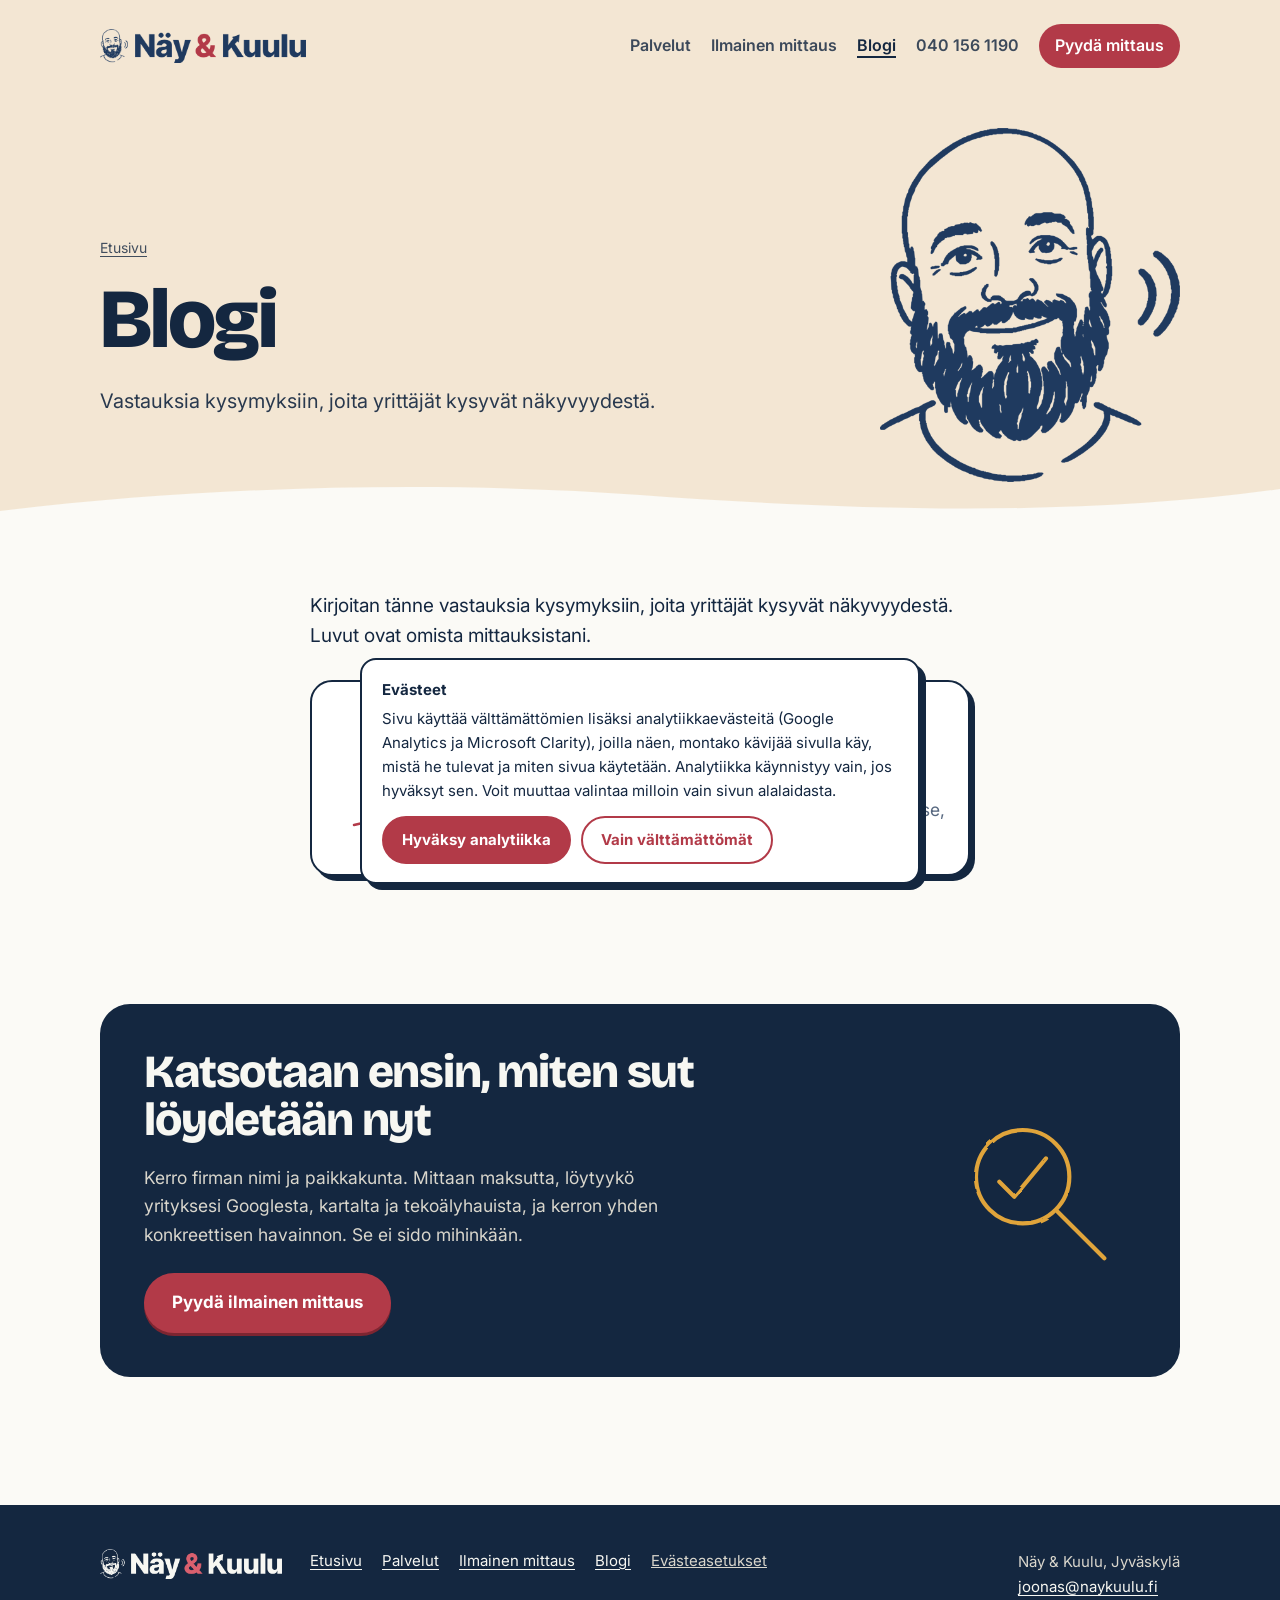
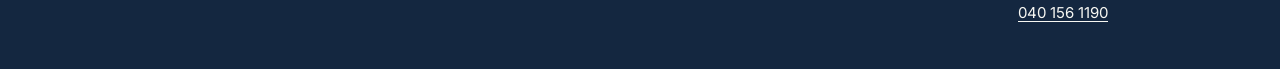
==== blogi/index.html @ 7f7ed912 "Sivusto 30.10.: blogi" ====
<!doctype html>
<html lang="fi">
<head>
<meta charset="utf-8">
<meta name="viewport" content="width=device-width, initial-scale=1">
<title>Blogi: näkyvyys, haku ja tekoäly pienyritykselle | Näy &amp; Kuulu</title>
<meta name="description" content="Vastauksia yrittäjien kysymyksiin hakukonenäkyvyydestä, tekoälyhauista ja somesta. Luvut omista mittauksista.">
<link rel="canonical" href="https://naykuulu.fi/blogi/">
<meta property="og:title" content="Blogi: näkyvyys, haku ja tekoäly pienyritykselle | Näy &amp; Kuulu">
<meta property="og:description" content="Vastauksia yrittäjien kysymyksiin hakukonenäkyvyydestä, tekoälyhauista ja somesta. Luvut omista mittauksista.">
<meta property="og:image" content="https://naykuulu.fi/jako.png">
<meta property="og:url" content="https://naykuulu.fi/blogi/">
<meta property="og:type" content="website">
<meta name="theme-color" content="#F3E6D3">
<link rel="icon" href="/merkki_sini.png">
<link rel="preconnect" href="https://fonts.googleapis.com">
<link rel="preconnect" href="https://fonts.gstatic.com" crossorigin>
<link rel="stylesheet" href="https://fonts.googleapis.com/css2?family=Bricolage+Grotesque:opsz,wght@12..96,600;12..96,800&family=Inter:wght@400;600;700&family=Caveat:wght@700&display=swap">
<style>
:root{--sini:#1F3A5F;--syva:#142740;--lumi:#F7F7F2;--koivu:#D9D6CC;--puolukka:#B23A48;--pv:#D9606E;--himmea:#56677F;--valk:#FFFFFF;
--lakka:#E0A43A;--kuusi:#2F5D50;--marja:#6E2238;--paperi:#FBFAF6}
*{box-sizing:border-box;margin:0;padding:0}
html{scroll-behavior:smooth}
body{font-family:Inter,system-ui,sans-serif;background:var(--paperi);color:var(--syva);line-height:1.62;font-size:17.5px}
a{color:inherit}
a:focus-visible,button:focus-visible{outline:3px solid var(--lakka);outline-offset:3px;border-radius:6px}
.sis{max-width:1120px;margin:0 auto;padding:0 20px}
.kapea{max-width:700px}
h1,h2,h3{font-family:'Bricolage Grotesque',Inter,sans-serif;line-height:1.04;letter-spacing:-.025em;font-weight:800}
h2{font-size:clamp(30px,4.2vw,46px);margin-bottom:20px}
h3{font-size:24px;line-height:1.15;margin-bottom:8px}
p+p{margin-top:14px}
.kasi{font-family:Caveat,cursive;font-weight:700;font-size:27px;line-height:1.1}
.nappi{display:inline-block;background:var(--puolukka);color:#fff;text-decoration:none;font-weight:700;padding:16px 28px;border-radius:999px;font-size:17px;box-shadow:0 3px 0 #7d2531}
.nappi:hover{background:#9c2f3c}
.nappi:active{transform:translateY(2px);box-shadow:0 1px 0 #7d2531}
.pieni{font-size:14.5px;color:var(--himmea)}
.piirros{display:block;width:100%;height:auto;fill:none;stroke:currentColor;stroke-width:5;stroke-linecap:round;stroke-linejoin:round}
.piirros .taysi{fill:currentColor}

/* yläosa: aistin väri, iso piirros */
.yla2{background:var(--tausta);color:var(--teksti);position:relative;overflow:hidden}
.yla2 nav{display:flex;align-items:center;justify-content:space-between;gap:16px;flex-wrap:wrap;padding:24px 0}
.yla2 nav .logo img{height:34px;display:block}
.yla2 nav .linkit{display:flex;gap:6px 20px;flex-wrap:wrap;align-items:center}
.yla2 nav .linkit a{text-decoration:none;font-weight:600;font-size:16px;opacity:.82}
.yla2 nav .linkit a:hover,.yla2 nav .linkit a[aria-current]{opacity:1;text-decoration:underline;text-underline-offset:5px;text-decoration-thickness:2px}
.yla2 nav .linkit a.ilmo{opacity:1;background:var(--puolukka);color:#fff;padding:9px 16px;border-radius:999px;text-decoration:none}
.yla2.punainen nav .linkit a.ilmo{background:var(--lumi);color:var(--syva)}
.yla2 .gr{display:grid;grid-template-columns:1.35fr .65fr;gap:32px;align-items:end;padding:36px 0 0}
.yla2 h1{font-size:clamp(40px,6.6vw,84px);margin-bottom:22px}
.yla2 .ingressi{font-size:20px;max-width:600px;opacity:.9;padding-bottom:64px}
.yla2 .kuvaa{color:var(--viiva);max-width:330px;justify-self:end;width:100%;margin-bottom:-6px}
.yla2 img.kasvo{height:auto;max-width:300px;margin-bottom:0}
.polku{font-size:14px;opacity:.8;margin-bottom:16px}.polku a{text-underline-offset:3px}
.kaari{display:block;width:100%;height:46px;color:var(--paperi);margin-top:-1px}
@media(max-width:760px){.yla2 .gr{grid-template-columns:1fr}.yla2 .kuvaa{max-width:170px;justify-self:start;order:-1;margin:0}.yla2 .ingressi{padding-bottom:40px}.yla2 nav .linkit a{font-size:15px}}

/* piirto kerran sivun latautuessa */
@media (prefers-reduced-motion:no-preference){
.yla2 .kuvaa path,.yla2 .kuvaa circle{stroke-dasharray:900;stroke-dashoffset:900;animation:piirra 1.6s cubic-bezier(.6,.1,.2,1) .15s forwards}
.yla2 .kuvaa .aalto{animation-delay:.9s}
@keyframes piirra{to{stroke-dashoffset:0}}}

section{padding:64px 0}
.vali{padding-top:0}

/* ongelma + mittausruudukko */
.ongelma{display:grid;grid-template-columns:1fr 260px;gap:48px;align-items:start}
.ongelma .teksti{font-size:19px}
.ruudukko{background:var(--valk);border:2px solid var(--syva);border-radius:20px;padding:22px;box-shadow:6px 6px 0 var(--syva)}
.ruudukko .pisteet{display:grid;grid-template-columns:repeat(4,34px);gap:9px;margin:14px 0}
.ruudukko .pisteet i{aspect-ratio:1;border-radius:50%;border:2.5px solid var(--koivu)}
.ruudukko .pisteet i.on{background:var(--puolukka);border-color:var(--puolukka)}
.ruudukko b{display:block;font-family:'Bricolage Grotesque',sans-serif;font-size:48px;line-height:1;margin:2px 0}
.ruudukko .pieni{display:block}
.ruudukko .kasi{color:var(--puolukka);font-size:24px;display:block;transform:rotate(-2deg)}
@media(max-width:760px){.ongelma{grid-template-columns:1fr}}

/* mitä teen: käsin rastitettu lista */
.tehdaan{list-style:none;display:grid;grid-template-columns:repeat(auto-fit,minmax(300px,1fr));gap:14px 36px;margin-top:8px}
.tehdaan li{position:relative;padding:10px 0 10px 48px;border-bottom:2px dashed var(--koivu);font-size:18px}
.tehdaan li svg{position:absolute;left:0;top:8px;width:32px;height:32px;fill:none;stroke:var(--vari);stroke-width:4;stroke-linecap:round;stroke-linejoin:round}

.logot{display:flex;flex-wrap:wrap;gap:8px;margin-top:8px}
.logot img{width:22px;height:22px;object-fit:contain;border-radius:4px;background:#fff;padding:2px;box-sizing:content-box;box-shadow:0 0 0 1px var(--koivu)}
.logorivi{display:flex;flex-wrap:wrap;gap:10px 18px;margin:0 0 26px}
.logorivi span{display:flex;align-items:center;gap:8px;font-weight:600;font-size:15px}
.logorivi img{width:26px;height:26px;object-fit:contain}
.tavaramerkki{font-size:13px;color:var(--himmea);margin-top:14px}
.tiedot{display:grid;grid-template-columns:repeat(auto-fit,minmax(240px,1fr));gap:18px}
.tieto{background:var(--valk);border:2px solid var(--syva);border-radius:20px;padding:22px;display:flex;flex-direction:column;gap:8px}
.tieto b{font-family:'Bricolage Grotesque',sans-serif;font-size:52px;line-height:1;color:var(--puolukka)}
.tieto p{flex:1}
.tieto a{font-size:13.5px;color:var(--himmea);text-underline-offset:3px}
.graafi .palkit{margin:16px 0 6px}
.graafi .akseli{position:relative;display:grid;gap:8px;padding:6px 0}
.graafi .palkki{height:22px;border-radius:0 4px 4px 0;background:var(--puolukka)}
.graafi .palkki.hyva{background:#3E8E5E}
.graafi .raja{position:absolute;top:0;bottom:0;width:0;border-left:2px dashed var(--himmea)}
.graafi .asteikko{position:relative;height:16px;font-size:12px;color:var(--himmea)}
.graafi .asteikko em{position:absolute;transform:translateX(-50%);font-style:normal;white-space:nowrap}
.graafi .asteikko em:last-child{transform:translateX(-100%)}
.graafi .selite{display:flex;flex-wrap:wrap;gap:4px 14px;font-size:13px;color:var(--himmea);margin-top:6px}
.graafi .selite i{display:inline-block;width:10px;height:10px;border-radius:2px;margin-right:5px;vertical-align:middle}
.graafi .selite i.m{background:var(--puolukka)}.graafi .selite i.h{background:#3E8E5E}
.serp{list-style:none;display:grid;gap:6px;margin:12px 0;font-size:14px}
.serp li{border:2px solid var(--koivu);border-radius:8px;padding:7px 10px}
.serp li em{display:block;font-style:normal;font-size:11.5px;font-weight:700;color:var(--himmea)}
.serp li.mainos{background:#F3F1EA}
.serp li.kartta{background:#E9EEF4;border-color:#C8D3E0}
.serp li.sina{border:2px dashed var(--puolukka);color:var(--puolukka);font-weight:700;opacity:.75}
.vuosi{display:grid;grid-template-columns:18px 1fr;gap:6px 8px;align-items:center;margin:14px 0 8px}
.vuosi>span{font-weight:800;font-size:14px}
.vuosi>div{display:grid;grid-template-columns:repeat(12,1fr);gap:3px}
.vuosi i{aspect-ratio:1;border-radius:50%;border:2px solid var(--koivu)}
.vuosi i.on{background:var(--puolukka);border-color:var(--puolukka)}
.vuosi .kk em{font-style:normal;font-size:10px;color:var(--himmea);text-align:center}
.polku2{list-style:none;display:grid;gap:0;margin:12px 0}
.polku2 li{position:relative;padding:8px 0 12px 26px;border-left:3px solid var(--koivu);margin-left:8px}
.polku2 li:before{content:"";position:absolute;left:-9px;top:10px;width:14px;height:14px;border-radius:50%;background:var(--paperi);border:3px solid var(--puolukka)}
.polku2 li:first-child:before{border-color:var(--koivu)}
.polku2 li:last-child{border-left-color:transparent}
.graafi .polku2 b{display:block;font-family:Inter,sans-serif;font-size:16px;font-weight:700;margin:0;line-height:1.3}.polku2 span{font-size:13.5px;color:var(--himmea)}
/* tulos */
.tulos{background:var(--vaalea);border-radius:28px;padding:36px;display:grid;grid-template-columns:auto 1fr;gap:28px;align-items:center}
.tulos .ee{display:flex;align-items:center;gap:14px;font-family:'Bricolage Grotesque',sans-serif;font-weight:800;font-size:40px;line-height:1}
.tulos .ee small{display:block;font-family:Inter,sans-serif;font-size:13px;font-weight:600;color:var(--himmea);letter-spacing:0}
.tulos .ee svg{width:56px;height:30px;fill:none;stroke:var(--vari);stroke-width:4;stroke-linecap:round}
@media(max-width:760px){.tulos{grid-template-columns:1fr;padding:26px}}

/* hintalaput */
.laput{display:flex;flex-wrap:wrap;gap:26px 22px;margin:26px 0 18px;padding-left:6px}
.lappu{position:relative;background:var(--valk);border:2px solid var(--syva);border-radius:10px 18px 18px 10px;padding:18px 22px 18px 38px;min-width:220px;max-width:300px;flex:1 1 220px;transform:rotate(var(--k,-1.2deg))}
.lappu:nth-child(2n){--k:1deg}.lappu:nth-child(3n){--k:-.4deg}
.lappu:before{content:"";position:absolute;left:13px;top:50%;width:12px;height:12px;margin-top:-6px;border-radius:50%;border:2px solid var(--syva);background:var(--paperi)}
.lappu b{display:block;font-size:15px}
.lappu .h{display:block;font-family:'Bricolage Grotesque',sans-serif;font-weight:800;font-size:31px;line-height:1.1;color:var(--vari);margin:4px 0}
.lappu span{font-size:14.5px;color:var(--himmea);display:block;line-height:1.4}

/* muut aistit */
.aistit{display:flex;flex-wrap:wrap;gap:12px;margin-top:14px}
.aistit a{display:flex;align-items:center;gap:10px;text-decoration:none;font-weight:700;padding:8px 16px 8px 8px;border-radius:999px;background:var(--valk);border:2px solid var(--koivu)}
.aistit a svg{width:34px;height:34px;padding:4px;border-radius:50%;background:var(--av);color:var(--ai)}
.aistit a:hover{border-color:var(--syva)}

/* kehotus */
.cta2{background:var(--syva);color:var(--lumi);border-radius:30px;padding:44px;display:grid;grid-template-columns:1fr 200px;gap:28px;align-items:center;position:relative;overflow:hidden}
.cta2 h2{color:var(--lumi)}.cta2 p{color:var(--koivu);margin-bottom:24px;max-width:560px}
.cta2 .kuvaa{color:var(--lakka)}
@media(max-width:760px){.cta2{grid-template-columns:1fr;padding:30px 24px}.cta2 .kuvaa{max-width:120px;order:-1}}

/* palvelujen mosaiikki */
.mosaiikki{display:grid;grid-template-columns:repeat(6,1fr);gap:18px}
.laatta{grid-column:span 2;background:var(--av);color:var(--ai);border-radius:26px;padding:28px;text-decoration:none;display:flex;flex-direction:column;gap:10px;min-height:300px;position:relative;overflow:hidden}
.laatta.iso{grid-column:span 4;min-height:380px}
.laatta h3{font-size:clamp(34px,4vw,52px)}
.laatta p{max-width:420px;opacity:.92}
.laatta .piirros{position:absolute;right:-18px;bottom:-22px;width:46%;max-width:220px;opacity:.95}
.laatta.iso .piirros{max-width:290px}
.laatta .mene{max-width:62%;margin-top:auto;font-weight:700;text-decoration:underline;text-underline-offset:5px;position:relative}
.laatta .kasi{position:relative}
.laatta:hover{filter:brightness(1.06)}
@media(max-width:860px){.mosaiikki{grid-template-columns:1fr}.laatta,.laatta.iso{grid-column:auto;min-height:250px}}

/* mittauskortti */
.kortti2{background:var(--valk);border:2px solid var(--syva);border-radius:22px;box-shadow:8px 8px 0 var(--syva);padding:26px;max-width:520px}
.kortti2 header{display:flex;justify-content:space-between;align-items:baseline;gap:10px;border-bottom:2px dashed var(--koivu);padding-bottom:12px;margin-bottom:6px}
.kortti2 header b{font-family:'Bricolage Grotesque',sans-serif;font-size:22px}
.rivi2{display:grid;grid-template-columns:22px 1fr;gap:12px;padding:10px 0;border-bottom:1px solid #ECEAE3;align-items:start}
.rivi2:last-child{border-bottom:0}
.rivi2 i{width:18px;height:18px;border-radius:50%;margin-top:4px}
.rivi2 i.v{background:#3E8E5E}.rivi2 i.k{background:var(--lakka)}.rivi2 i.p{background:var(--puolukka)}
.rivi2 span{display:block;font-size:14.5px;color:var(--himmea)}
.mittauskaksi{display:grid;grid-template-columns:1fr 1fr;gap:48px;align-items:start}
@media(max-width:860px){.mittauskaksi{grid-template-columns:1fr}}
.kohdat{list-style:none;columns:2;column-gap:36px}
.kohdat li{break-inside:avoid;padding:12px 0;border-bottom:2px dashed var(--koivu)}
.kohdat li b{display:block}
@media(max-width:700px){.kohdat{columns:1}}
.askeleet{list-style:none;counter-reset:a;display:grid;grid-template-columns:repeat(3,1fr);gap:22px;margin-top:10px}
.askeleet li{counter-increment:a;background:var(--valk);border-radius:20px;padding:24px;border:2px solid var(--koivu)}
.askeleet li:before{content:counter(a);display:block;font-family:'Bricolage Grotesque',sans-serif;font-weight:800;font-size:46px;line-height:1;color:var(--puolukka);margin-bottom:8px}
@media(max-width:760px){.askeleet{grid-template-columns:1fr}}

/* blogi */
.artikkeli{font-size:18.5px}
.artikkeli h2{font-size:clamp(28px,3.4vw,38px);margin:48px 0 14px}
.artikkeli p,.artikkeli ul,.artikkeli ol{margin-bottom:16px}
.artikkeli ul,.artikkeli ol{padding-left:26px}
.artikkeli li{margin-bottom:8px}
.artikkeli .meta{font-size:15px;color:var(--himmea);margin-bottom:8px}
.artikkeli a{text-decoration-color:var(--puolukka);text-decoration-thickness:2px;text-underline-offset:3px}
.nosto{font-family:Caveat,cursive;font-weight:700;font-size:34px;line-height:1.15;color:var(--puolukka);margin:34px 0;padding-left:22px;border-left:5px solid var(--puolukka);transform:rotate(-.6deg)}
table.taulu{border-collapse:collapse;width:100%;margin:18px 0 24px;background:var(--valk);border:2px solid var(--syva);border-radius:14px;overflow:hidden;font-size:16.5px}
table.taulu th,table.taulu td{text-align:left;padding:12px 16px;border-bottom:1px solid var(--koivu);vertical-align:top}
table.taulu th{background:var(--koivu);font-weight:700}
.bloglista{display:grid;gap:18px}
.bloglista a{display:grid;grid-template-columns:120px 1fr;gap:22px;align-items:center;background:var(--valk);border:2px solid var(--syva);border-radius:22px;padding:22px;text-decoration:none;box-shadow:5px 5px 0 var(--syva)}
.bloglista a .piirros{color:var(--puolukka)}
.bloglista a b{font-family:'Bricolage Grotesque',sans-serif;font-size:26px;line-height:1.1;display:block;margin-bottom:6px}
.bloglista a span{color:var(--himmea)}
@media(max-width:600px){.bloglista a{grid-template-columns:1fr}.bloglista a .piirros{width:80px}}

footer.ala2{background:var(--syva);color:var(--koivu);padding:44px 0;font-size:15px;margin-top:64px}
footer.ala2 .sis{display:grid;grid-template-columns:auto 1fr auto;gap:28px;align-items:start}
footer.ala2 img{height:30px}
footer.ala2 nav{display:flex;flex-wrap:wrap;gap:8px 20px}
footer.ala2 a{color:var(--lumi);text-underline-offset:3px}
footer.ala2 address{font-style:normal;line-height:1.7}
footer button.evalinkki{background:none;border:0;color:inherit;font:inherit;text-decoration:underline;cursor:pointer;padding:0}
@media(max-width:760px){footer.ala2 .sis{grid-template-columns:1fr}}
.eva{position:fixed;left:16px;right:16px;bottom:16px;max-width:560px;margin:0 auto;background:var(--valk);color:var(--syva);border:2px solid var(--syva);border-radius:16px;box-shadow:6px 6px 0 var(--syva);padding:18px 20px;font-size:15px;z-index:50;display:none}
.eva b{display:block;margin-bottom:4px}
.eva .napit{display:flex;gap:10px;flex-wrap:wrap;margin-top:12px}
.eva button{font:inherit;font-weight:700;border-radius:999px;padding:10px 18px;cursor:pointer;border:2px solid var(--puolukka)}
.eva .hy{background:var(--puolukka);color:var(--valk)}
.eva .ei{background:transparent;color:var(--puolukka)}
@media print{.eva{display:none!important}.yla2 .kuvaa path,.yla2 .kuvaa circle{stroke-dashoffset:0!important;animation:none!important}}
</style>
<script type="application/ld+json">
{
 "@context": "https://schema.org",
 "@graph": [
  {
   "@type": "ProfessionalService",
   "@id": "https://naykuulu.fi/#yritys",
   "name": "Näy & Kuulu",
   "url": "https://naykuulu.fi/",
   "logo": "https://naykuulu.fi/merkki_sini.png",
   "image": "https://naykuulu.fi/jako.png",
   "description": "Näy & Kuulu laittaa yrityksen näkyvyyden kuntoon Googlessa, kartalla ja tekoälyhauissa ja näyttää tuloksen luvuin. Lähtötilanne mitataan maksutta ennen työtä.",
   "slogan": "Sinut löydetään, nähdään ja kuullaan.",
   "telephone": "+358401561190",
   "email": "joonas@naykuulu.fi",
   "founder": {
    "@type": "Person",
    "name": "Joonas Mähönen"
   },
   "address": {
    "@type": "PostalAddress",
    "addressLocality": "Jyväskylä",
    "addressRegion": "Keski-Suomi",
    "addressCountry": "FI"
   },
   "areaServed": [
    {
     "@type": "City",
     "name": "Jyväskylä"
    },
    {
     "@type": "AdministrativeArea",
     "name": "Keski-Suomi"
    },
    {
     "@type": "Country",
     "name": "Suomi"
    }
   ],
   "knowsLanguage": "fi",
   "knowsAbout": [
    "hakukoneoptimointi",
    "SEO",
    "GEO",
    "näkyvyys tekoälyhauissa",
    "Google-yritysprofiili",
    "paikallinen näkyvyys",
    "sosiaalinen media",
    "Google-mainonta"
   ]
  },
  {
   "@type": "Blog",
   "name": "Näy & Kuulun blogi",
   "url": "https://naykuulu.fi/blogi/",
   "publisher": {
    "@id": "https://naykuulu.fi/#yritys"
   },
   "blogPost": [
    {
     "@type": "BlogPosting",
     "headline": "Mitä maksaa, että firma löytyy Googlesta?",
     "url": "https://naykuulu.fi/blogi/mita-maksaa-etta-firma-loytyy-googlesta/",
     "datePublished": "2026-10-30"
    }
   ]
  },
  {
   "@type": "BreadcrumbList",
   "itemListElement": [
    {
     "@type": "ListItem",
     "position": 1,
     "name": "Etusivu",
     "item": "https://naykuulu.fi/"
    },
    {
     "@type": "ListItem",
     "position": 2,
     "name": "Blogi",
     "item": "https://naykuulu.fi/blogi/"
    }
   ]
  }
 ]
}
</script>
</head>
<body>
<svg width="0" height="0" style="position:absolute" aria-hidden="true"><filter id="muste"><feTurbulence type="fractalNoise" baseFrequency="0.035" numOctaves="2" seed="7"/><feDisplacementMap in="SourceGraphic" scale="3.2"/></filter></svg>
<header class="yla2" style="--tausta:#F3E6D3;--teksti:#142740;--viiva:#B23A48"><div class="sis">
<nav aria-label="Päävalikko"><a class="logo" href="/"><img src="/logo_vaaka_sininen.png" alt="Näy &amp; Kuulu, etusivulle" width="206" height="34"></a><span class="linkit"><a href="/palvelut/">Palvelut</a><a href="/mittaus/">Ilmainen mittaus</a><a href="/blogi/" aria-current="page">Blogi</a><a href="tel:+358401561190">040 156 1190</a><a class="ilmo" href="/mittaus/">Pyydä mittaus</a></span></nav>
<div class="gr"><div><div class="polku"><a href="/">Etusivu</a></div><h1>Blogi</h1><p class="ingressi">Vastauksia kysymyksiin, joita yrittäjät kysyvät näkyvyydestä.</p></div><img class="kuvaa kasvo" src="/kasvo_sininen.png" alt="" width="330" height="355"></div>
</div><svg class="kaari" viewBox="0 0 1200 46" preserveAspectRatio="none" aria-hidden="true"><path d="M0 46V30C200 4 420 0 600 14s400 24 600-6v38z" fill="currentColor"/></svg></header>
<main>
<section><div class="sis kapea"><p style="font-size:19px;margin-bottom:28px">Kirjoitan tänne vastauksia kysymyksiin, joita yrittäjät kysyvät näkyvyydestä. Luvut ovat omista mittauksistani.</p><div class="bloglista"><a href="/blogi/mita-maksaa-etta-firma-loytyy-googlesta/"><svg class="piirros" viewBox="0 0 240 240" aria-hidden="true" focusable="false"><g filter="url(#muste)"><path d="M60 190l18-54 92-92 36 36-92 92z"/><path d="M78 136l36 36"/><path d="M152 62l36 36"/><path class="aalto" d="M40 214c40-10 90-10 160 0"/></g></svg><div><b>Mitä maksaa, että firma löytyy Googlesta?</b><span>Paljonko maksaa, että pienen firman löytää Googlesta, kartalta ja tekoälyltä, mistä hinta tulee ja miten lasket itse, kannattaako se.</span></div></a></div></div></section><section><div class="sis"><div class="cta2"><div><h2>Katsotaan ensin, miten sut löydetään nyt</h2><p>Kerro firman nimi ja paikkakunta. Mittaan maksutta, löytyykö yrityksesi Googlesta, kartalta ja tekoälyhauista, ja kerron yhden konkreettisen havainnon. Se ei sido mihinkään.</p><a class="nappi" href="https://docs.google.com/forms/d/e/1FAIpQLSdQ899hPGrsLPNvacFHOvFxhM9YdgB2-9FwwTz6n1oB_IQjag/viewform" target="_blank" rel="noopener">Pyydä ilmainen mittaus</a></div><svg class="piirros kuvaa" viewBox="0 0 240 240" aria-hidden="true" focusable="false"><g filter="url(#muste)"><circle cx="104" cy="104" r="56"/><path d="M146 146l56 56"/><path class="aalto" d="M76 110l18 18 38-46"/></g></svg></div></div></section>
</main>
<footer class="ala2"><div class="sis">
<img src="/logo_vaaka_vaalea.png" alt="Näy &amp; Kuulu" width="182" height="30">
<nav aria-label="Alavalikko"><a href="/">Etusivu</a><a href="/palvelut/">Palvelut</a><a href="/mittaus/">Ilmainen mittaus</a><a href="/blogi/">Blogi</a><button class="evalinkki" id="eva_auki">Evästeasetukset</button></nav>
<address>Näy &amp; Kuulu, Jyväskylä<br><a href="mailto:joonas@naykuulu.fi">joonas@naykuulu.fi</a><br><a href="tel:+358401561190">040 156 1190</a></address>
</div></footer>
<div class="eva" id="eva" role="dialog" aria-label="Evästeet">
  <b>Evästeet</b>
  Sivu käyttää välttämättömien lisäksi analytiikkaevästeitä (Google Analytics ja Microsoft Clarity), joilla näen, montako kävijää sivulla käy, mistä he tulevat ja miten sivua käytetään. Analytiikka käynnistyy vain, jos hyväksyt sen. Voit muuttaa valintaa milloin vain sivun alalaidasta.
  <div class="napit"><button class="hy" id="eva_hy">Hyväksy analytiikka</button><button class="ei" id="eva_ei">Vain välttämättömät</button></div>
</div>
<script>
(function(){var ID='G-E0XFE2C05K',CL='z3s92cz19c',K='nk_suostumus';
function lue(){try{return localStorage.getItem(K)}catch(e){return null}}
function tallenna(v){try{localStorage.setItem(K,v)}catch(e){}}
var ladattu=false;
function lataa(){if(ladattu)return;ladattu=true;window.dataLayer=window.dataLayer||[];window.gtag=function(){dataLayer.push(arguments)};
gtag('consent','default',{ad_storage:'denied',ad_user_data:'denied',ad_personalization:'denied',analytics_storage:'granted'});
gtag('js',new Date());gtag('config',ID);var s=document.createElement('script');s.async=true;s.src='https://www.googletagmanager.com/gtag/js?id='+ID;document.head.appendChild(s);
(function(c,l,a,r,i,t,y){c[a]=c[a]||function(){(c[a].q=c[a].q||[]).push(arguments)};t=l.createElement(r);t.async=1;t.src='https://www.clarity.ms/tag/'+i;y=l.getElementsByTagName(r)[0];y.parentNode.insertBefore(t,y)})(window,document,'clarity','script',CL);window.clarity('consent')}
var eva=document.getElementById('eva');
function nayta(){eva.style.display='block'}
document.getElementById('eva_hy').onclick=function(){tallenna('kylla');eva.style.display='none';lataa()};
document.getElementById('eva_ei').onclick=function(){tallenna('ei');eva.style.display='none';if(ladattu)location.reload()};
document.getElementById('eva_auki').onclick=nayta;
var v=lue();if(v==='kylla')lataa();else if(v!=='ei')nayta();
document.querySelectorAll('a[href*="docs.google.com/forms"]').forEach(function(a){a.addEventListener('click',function(){if(window.gtag)gtag('event','generate_lead',{lomake:'pilotti'})})});
})();
</script>
</body>
</html>
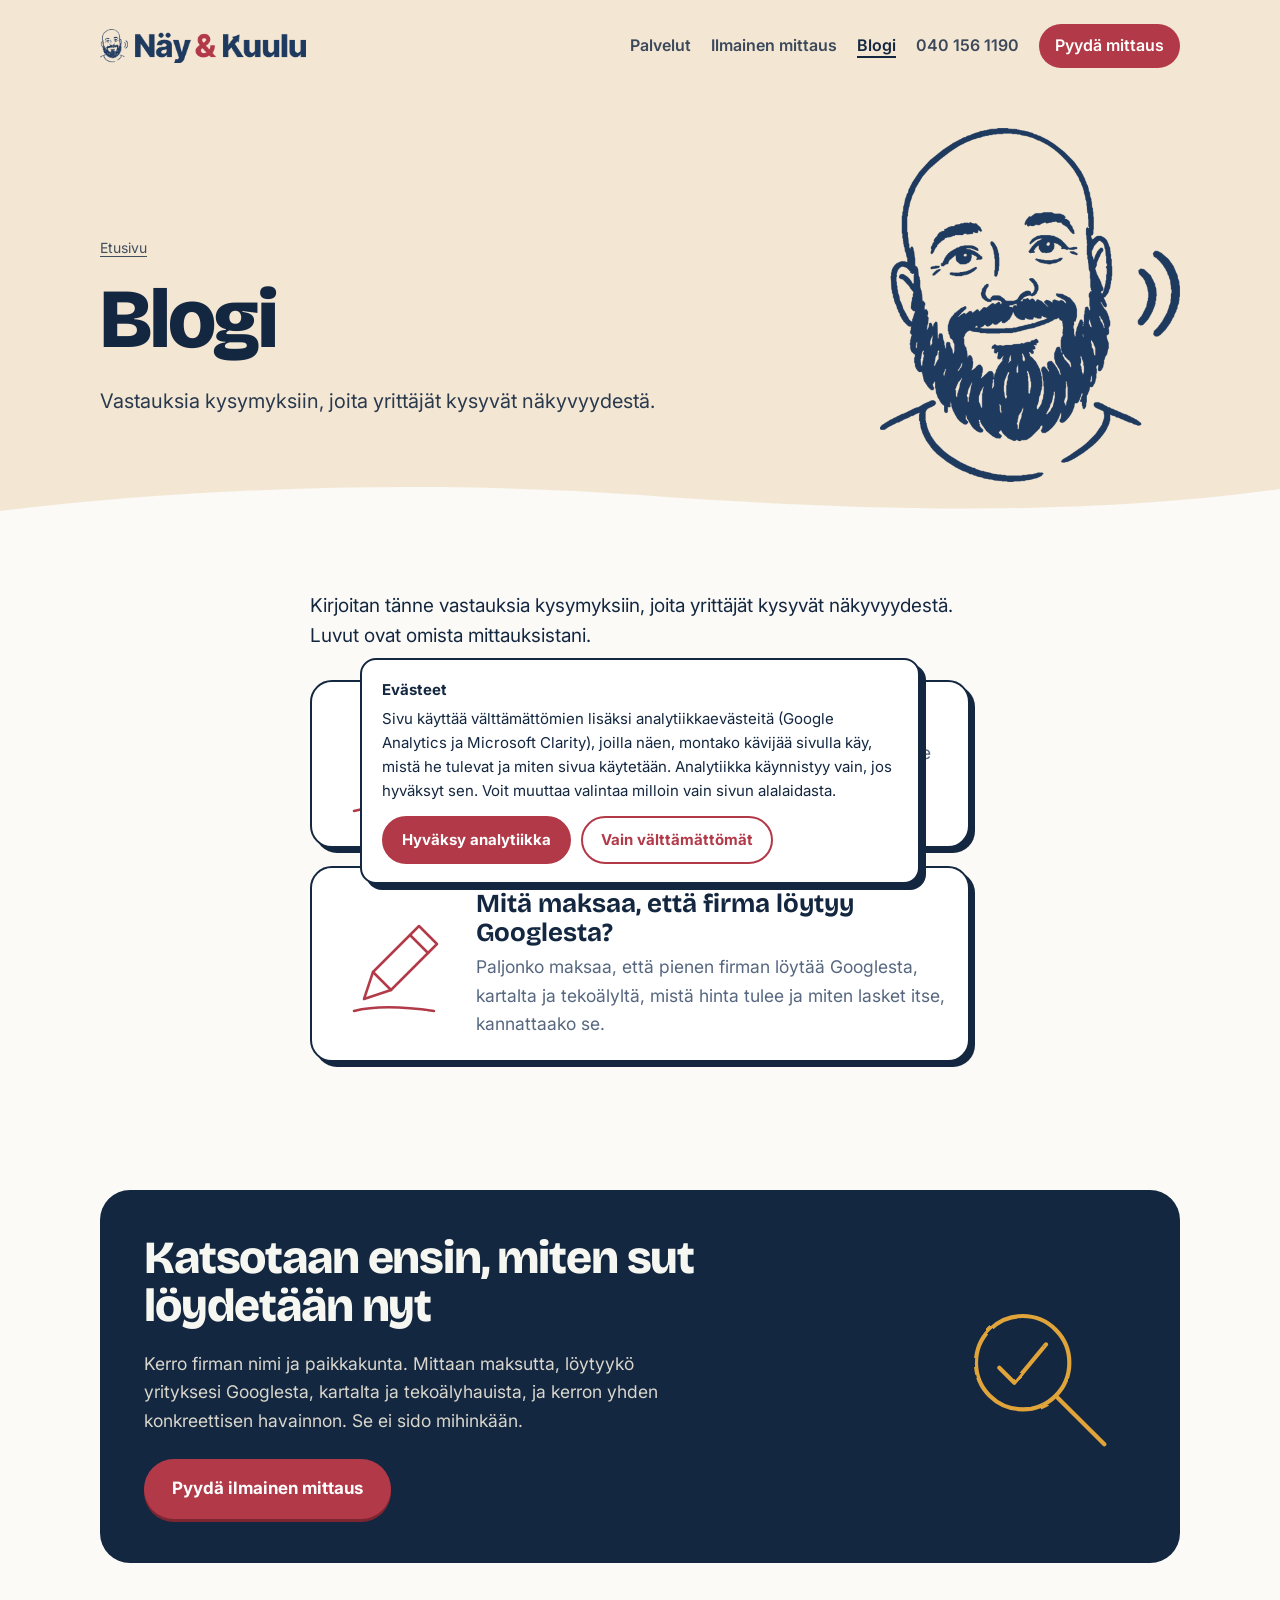
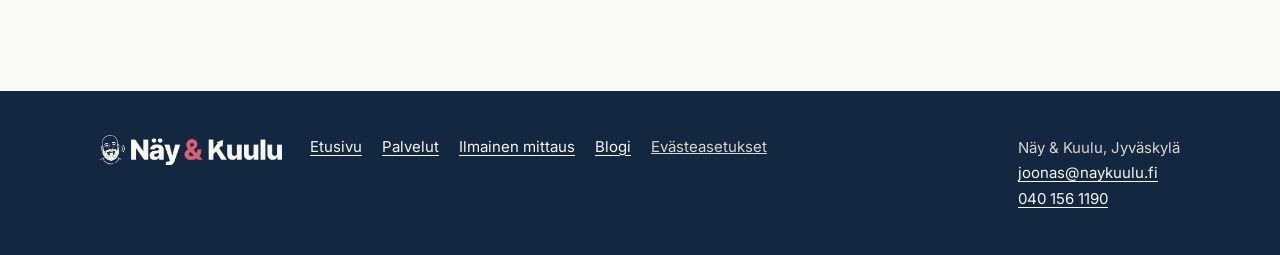
==== commit e6180248: "Blogi 2 (SEO vai GEO) 3.11.: blogi" ====
--- a/blogi/index.html
+++ b/blogi/index.html
@@ -161,7 +161,7 @@
 .laatta .mene{max-width:62%;margin-top:auto;font-weight:700;text-decoration:underline;text-underline-offset:5px;position:relative}
 .laatta .kasi{position:relative}
 .laatta:hover{filter:brightness(1.06)}
-@media(max-width:860px){.mosaiikki{grid-template-columns:1fr}.laatta,.laatta.iso{grid-column:auto;min-height:250px}}
+@media(max-width:860px){.mosaiikki{grid-template-columns:1fr}.laatta,.laatta.iso{grid-column:auto;min-height:250px}.laatta p,.laatta .mene{max-width:62%}.laatta .piirros,.laatta.iso .piirros{width:36%;max-width:150px;right:-8px;bottom:-12px}}
 
 /* mittauskortti */
 .kortti2{background:var(--valk);border:2px solid var(--syva);border-radius:22px;box-shadow:8px 8px 0 var(--syva);padding:26px;max-width:520px}
@@ -279,6 +279,12 @@
    "blogPost": [
     {
      "@type": "BlogPosting",
+     "headline": "SEO vai GEO? Selkokielellä",
+     "url": "https://naykuulu.fi/blogi/seo-vai-geo/",
+     "datePublished": "2026-11-03"
+    },
+    {
+     "@type": "BlogPosting",
      "headline": "Mitä maksaa, että firma löytyy Googlesta?",
      "url": "https://naykuulu.fi/blogi/mita-maksaa-etta-firma-loytyy-googlesta/",
      "datePublished": "2026-10-30"
@@ -313,7 +319,7 @@
 <div class="gr"><div><div class="polku"><a href="/">Etusivu</a></div><h1>Blogi</h1><p class="ingressi">Vastauksia kysymyksiin, joita yrittäjät kysyvät näkyvyydestä.</p></div><img class="kuvaa kasvo" src="/kasvo_sininen.png" alt="" width="330" height="355"></div>
 </div><svg class="kaari" viewBox="0 0 1200 46" preserveAspectRatio="none" aria-hidden="true"><path d="M0 46V30C200 4 420 0 600 14s400 24 600-6v38z" fill="currentColor"/></svg></header>
 <main>
-<section><div class="sis kapea"><p style="font-size:19px;margin-bottom:28px">Kirjoitan tänne vastauksia kysymyksiin, joita yrittäjät kysyvät näkyvyydestä. Luvut ovat omista mittauksistani.</p><div class="bloglista"><a href="/blogi/mita-maksaa-etta-firma-loytyy-googlesta/"><svg class="piirros" viewBox="0 0 240 240" aria-hidden="true" focusable="false"><g filter="url(#muste)"><path d="M60 190l18-54 92-92 36 36-92 92z"/><path d="M78 136l36 36"/><path d="M152 62l36 36"/><path class="aalto" d="M40 214c40-10 90-10 160 0"/></g></svg><div><b>Mitä maksaa, että firma löytyy Googlesta?</b><span>Paljonko maksaa, että pienen firman löytää Googlesta, kartalta ja tekoälyltä, mistä hinta tulee ja miten lasket itse, kannattaako se.</span></div></a></div></div></section><section><div class="sis"><div class="cta2"><div><h2>Katsotaan ensin, miten sut löydetään nyt</h2><p>Kerro firman nimi ja paikkakunta. Mittaan maksutta, löytyykö yrityksesi Googlesta, kartalta ja tekoälyhauista, ja kerron yhden konkreettisen havainnon. Se ei sido mihinkään.</p><a class="nappi" href="https://docs.google.com/forms/d/e/1FAIpQLSdQ899hPGrsLPNvacFHOvFxhM9YdgB2-9FwwTz6n1oB_IQjag/viewform" target="_blank" rel="noopener">Pyydä ilmainen mittaus</a></div><svg class="piirros kuvaa" viewBox="0 0 240 240" aria-hidden="true" focusable="false"><g filter="url(#muste)"><circle cx="104" cy="104" r="56"/><path d="M146 146l56 56"/><path class="aalto" d="M76 110l18 18 38-46"/></g></svg></div></div></section>
+<section><div class="sis kapea"><p style="font-size:19px;margin-bottom:28px">Kirjoitan tänne vastauksia kysymyksiin, joita yrittäjät kysyvät näkyvyydestä. Luvut ovat omista mittauksistani.</p><div class="bloglista"><a href="/blogi/seo-vai-geo/"><svg class="piirros" viewBox="0 0 240 240" aria-hidden="true" focusable="false"><g filter="url(#muste)"><path d="M60 190l18-54 92-92 36 36-92 92z"/><path d="M78 136l36 36"/><path d="M152 62l36 36"/><path class="aalto" d="M40 214c40-10 90-10 160 0"/></g></svg><div><b>SEO vai GEO? Selkokielellä</b><span>Mitä SEO ja GEO tarkoittavat pienyrittäjälle, mitä Google itse sanoo tekoälyhauista ja viisi asiaa, jotka kannattaa tehdä nyt.</span></div></a><a href="/blogi/mita-maksaa-etta-firma-loytyy-googlesta/"><svg class="piirros" viewBox="0 0 240 240" aria-hidden="true" focusable="false"><g filter="url(#muste)"><path d="M60 190l18-54 92-92 36 36-92 92z"/><path d="M78 136l36 36"/><path d="M152 62l36 36"/><path class="aalto" d="M40 214c40-10 90-10 160 0"/></g></svg><div><b>Mitä maksaa, että firma löytyy Googlesta?</b><span>Paljonko maksaa, että pienen firman löytää Googlesta, kartalta ja tekoälyltä, mistä hinta tulee ja miten lasket itse, kannattaako se.</span></div></a></div></div></section><section><div class="sis"><div class="cta2"><div><h2>Katsotaan ensin, miten sut löydetään nyt</h2><p>Kerro firman nimi ja paikkakunta. Mittaan maksutta, löytyykö yrityksesi Googlesta, kartalta ja tekoälyhauista, ja kerron yhden konkreettisen havainnon. Se ei sido mihinkään.</p><a class="nappi" href="https://docs.google.com/forms/d/e/1FAIpQLSdQ899hPGrsLPNvacFHOvFxhM9YdgB2-9FwwTz6n1oB_IQjag/viewform" target="_blank" rel="noopener">Pyydä ilmainen mittaus</a></div><svg class="piirros kuvaa" viewBox="0 0 240 240" aria-hidden="true" focusable="false"><g filter="url(#muste)"><circle cx="104" cy="104" r="56"/><path d="M146 146l56 56"/><path class="aalto" d="M76 110l18 18 38-46"/></g></svg></div></div></section>
 </main>
 <footer class="ala2"><div class="sis">
 <img src="/logo_vaaka_vaalea.png" alt="Näy &amp; Kuulu" width="182" height="30">
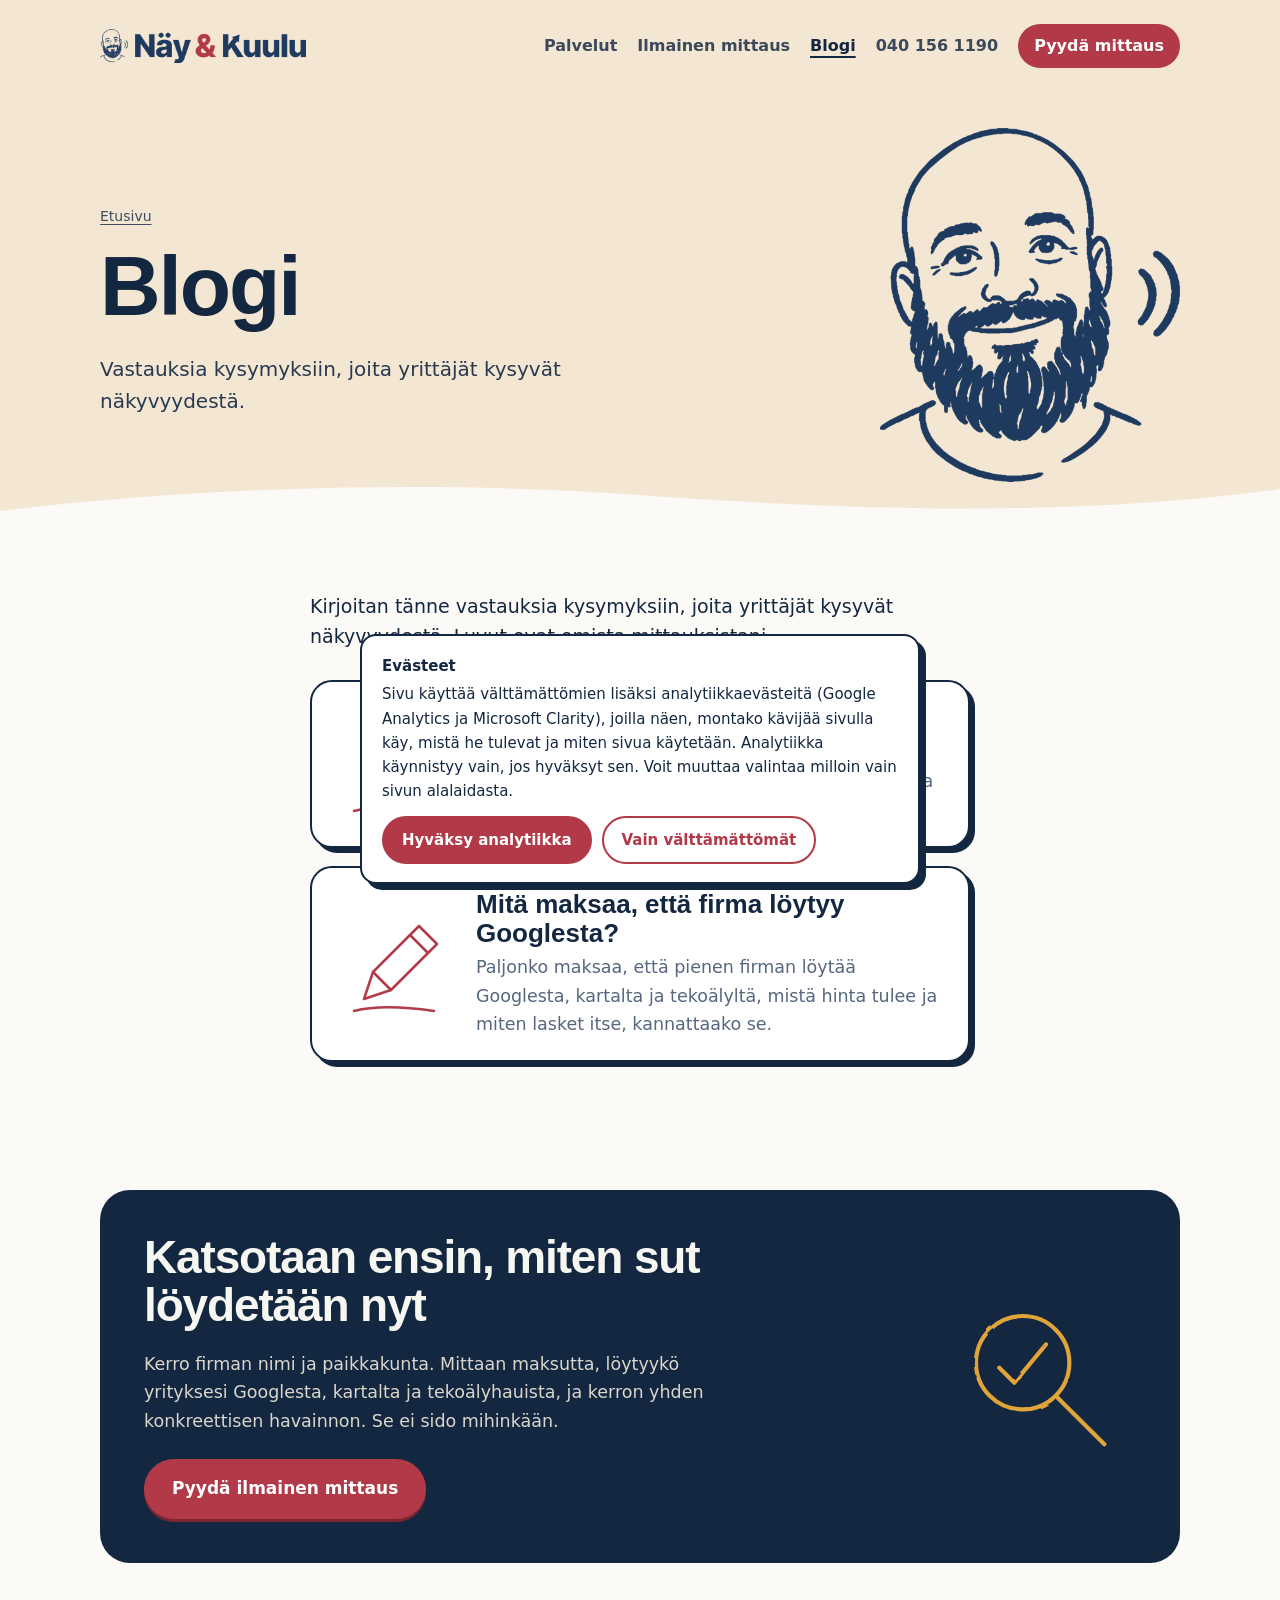
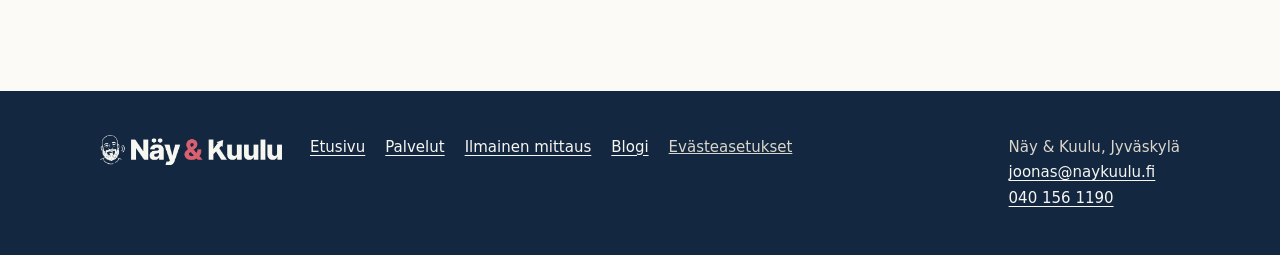
==== commit 77c24ef5: "Kirjasimet omalta palvelimelta 22.11.: blogi" ====
--- a/blogi/index.html
+++ b/blogi/index.html
@@ -13,9 +13,7 @@
 <meta property="og:type" content="website">
 <meta name="theme-color" content="#F3E6D3">
 <link rel="icon" href="/merkki_sini.png">
-<link rel="preconnect" href="https://fonts.googleapis.com">
-<link rel="preconnect" href="https://fonts.gstatic.com" crossorigin>
-<link rel="stylesheet" href="https://fonts.googleapis.com/css2?family=Bricolage+Grotesque:opsz,wght@12..96,600;12..96,800&family=Inter:wght@400;600;700&family=Caveat:wght@700&display=swap">
+<link rel="stylesheet" href="/fonts/muut.css">
 <style>
 :root{--sini:#1F3A5F;--syva:#142740;--lumi:#F7F7F2;--koivu:#D9D6CC;--puolukka:#B23A48;--pv:#D9606E;--himmea:#56677F;--valk:#FFFFFF;
 --lakka:#E0A43A;--kuusi:#2F5D50;--marja:#6E2238;--paperi:#FBFAF6}
